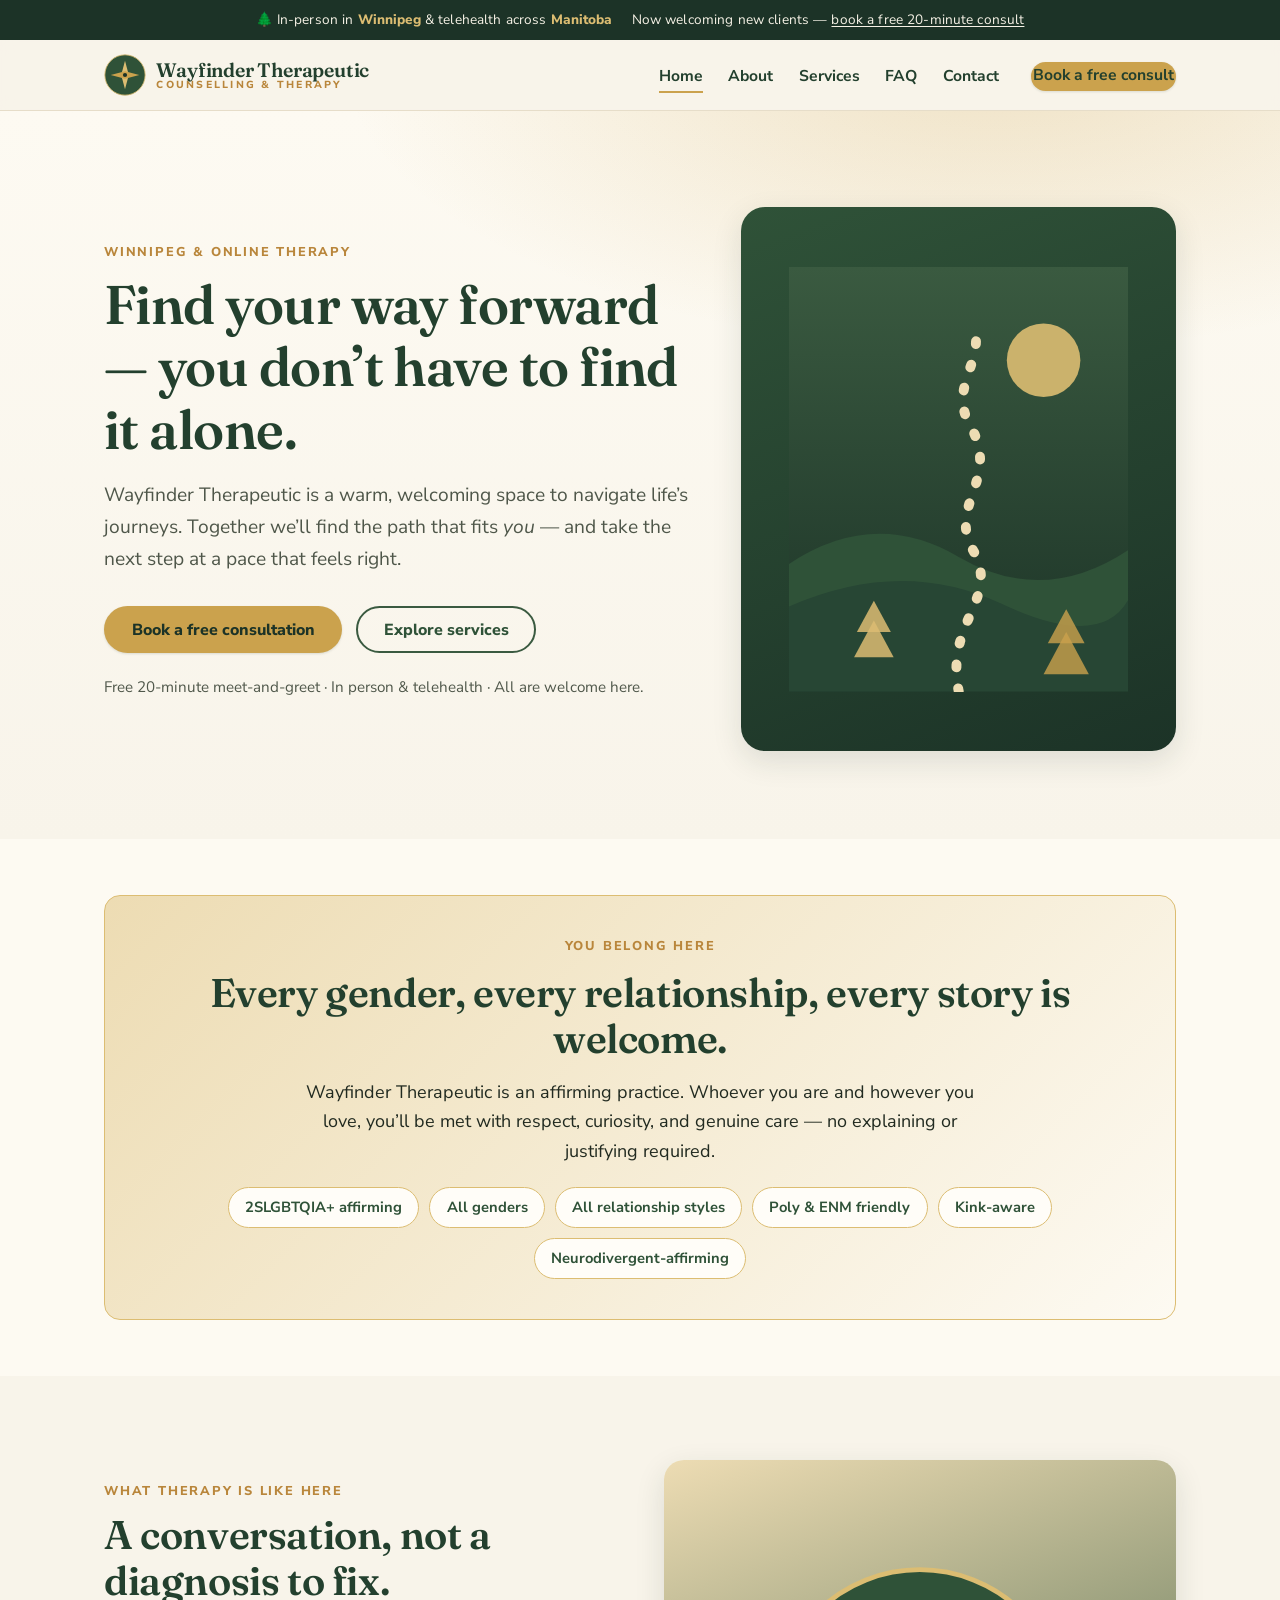
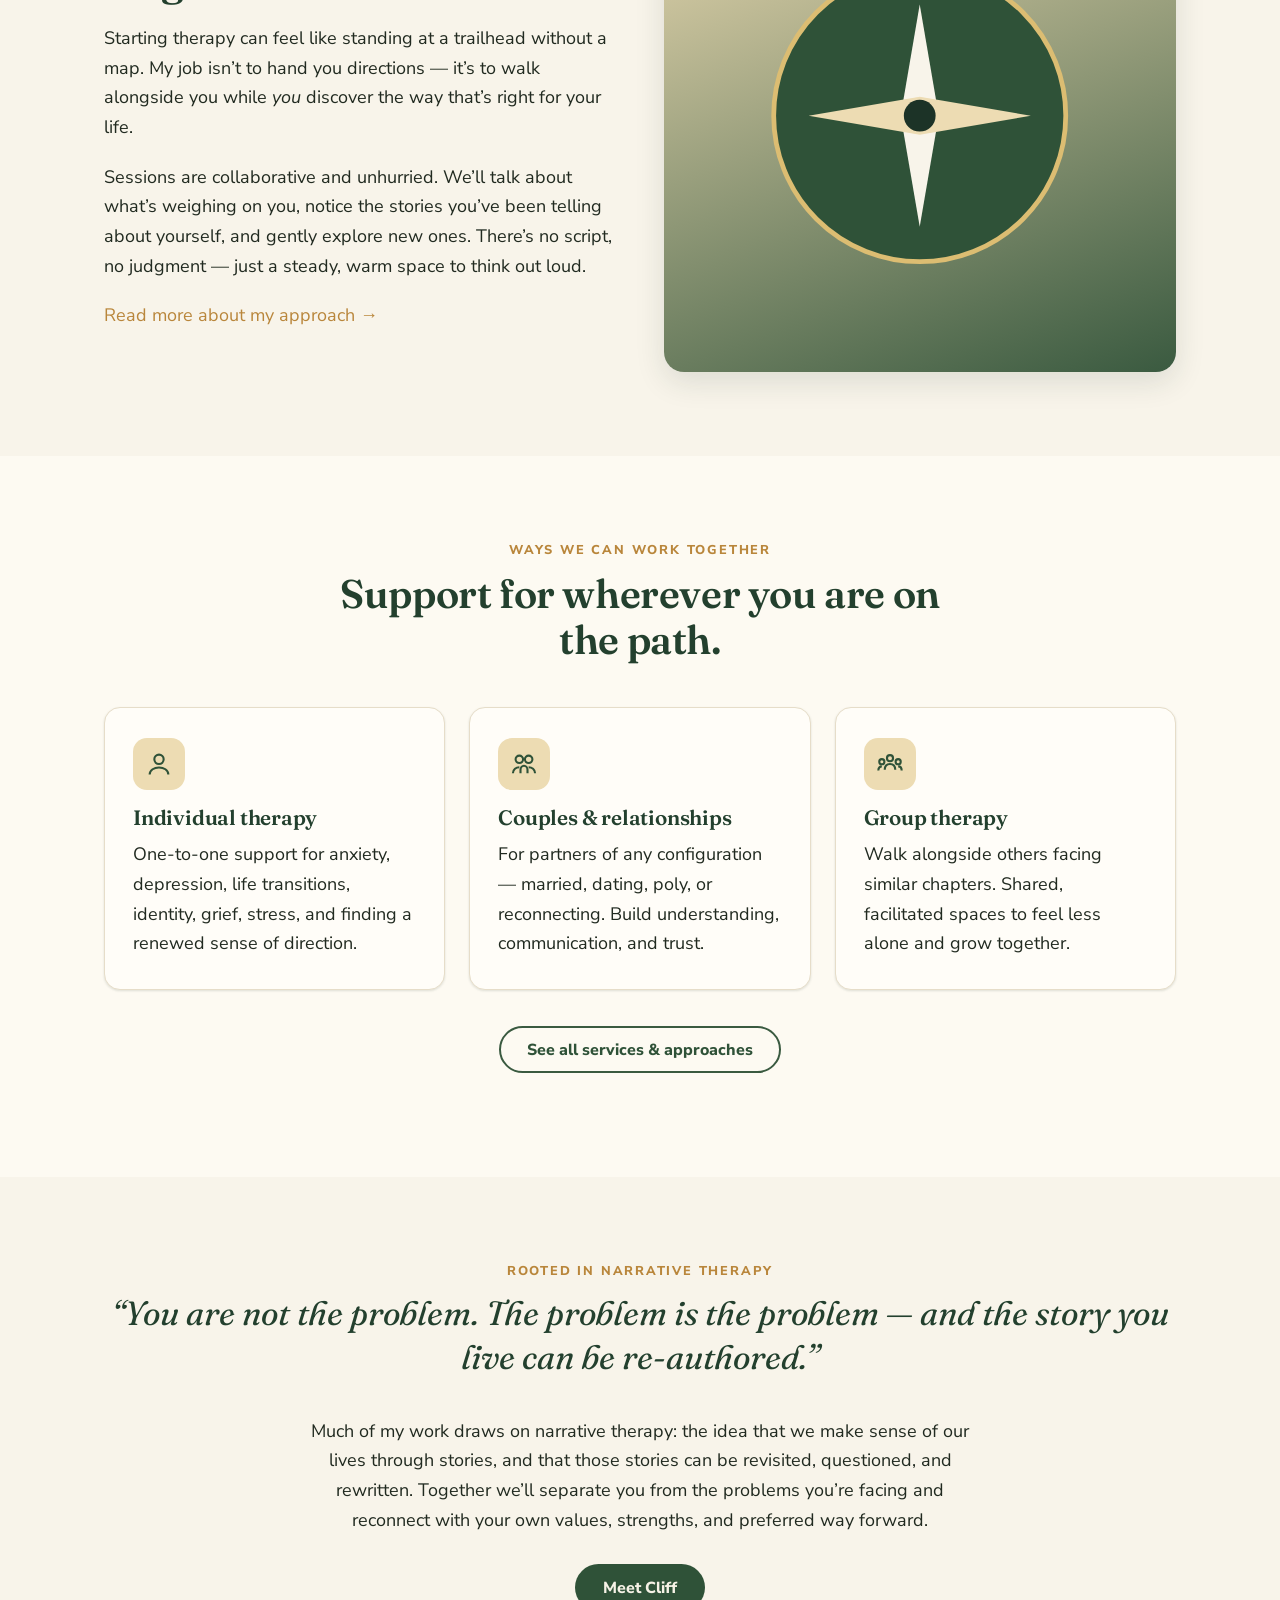
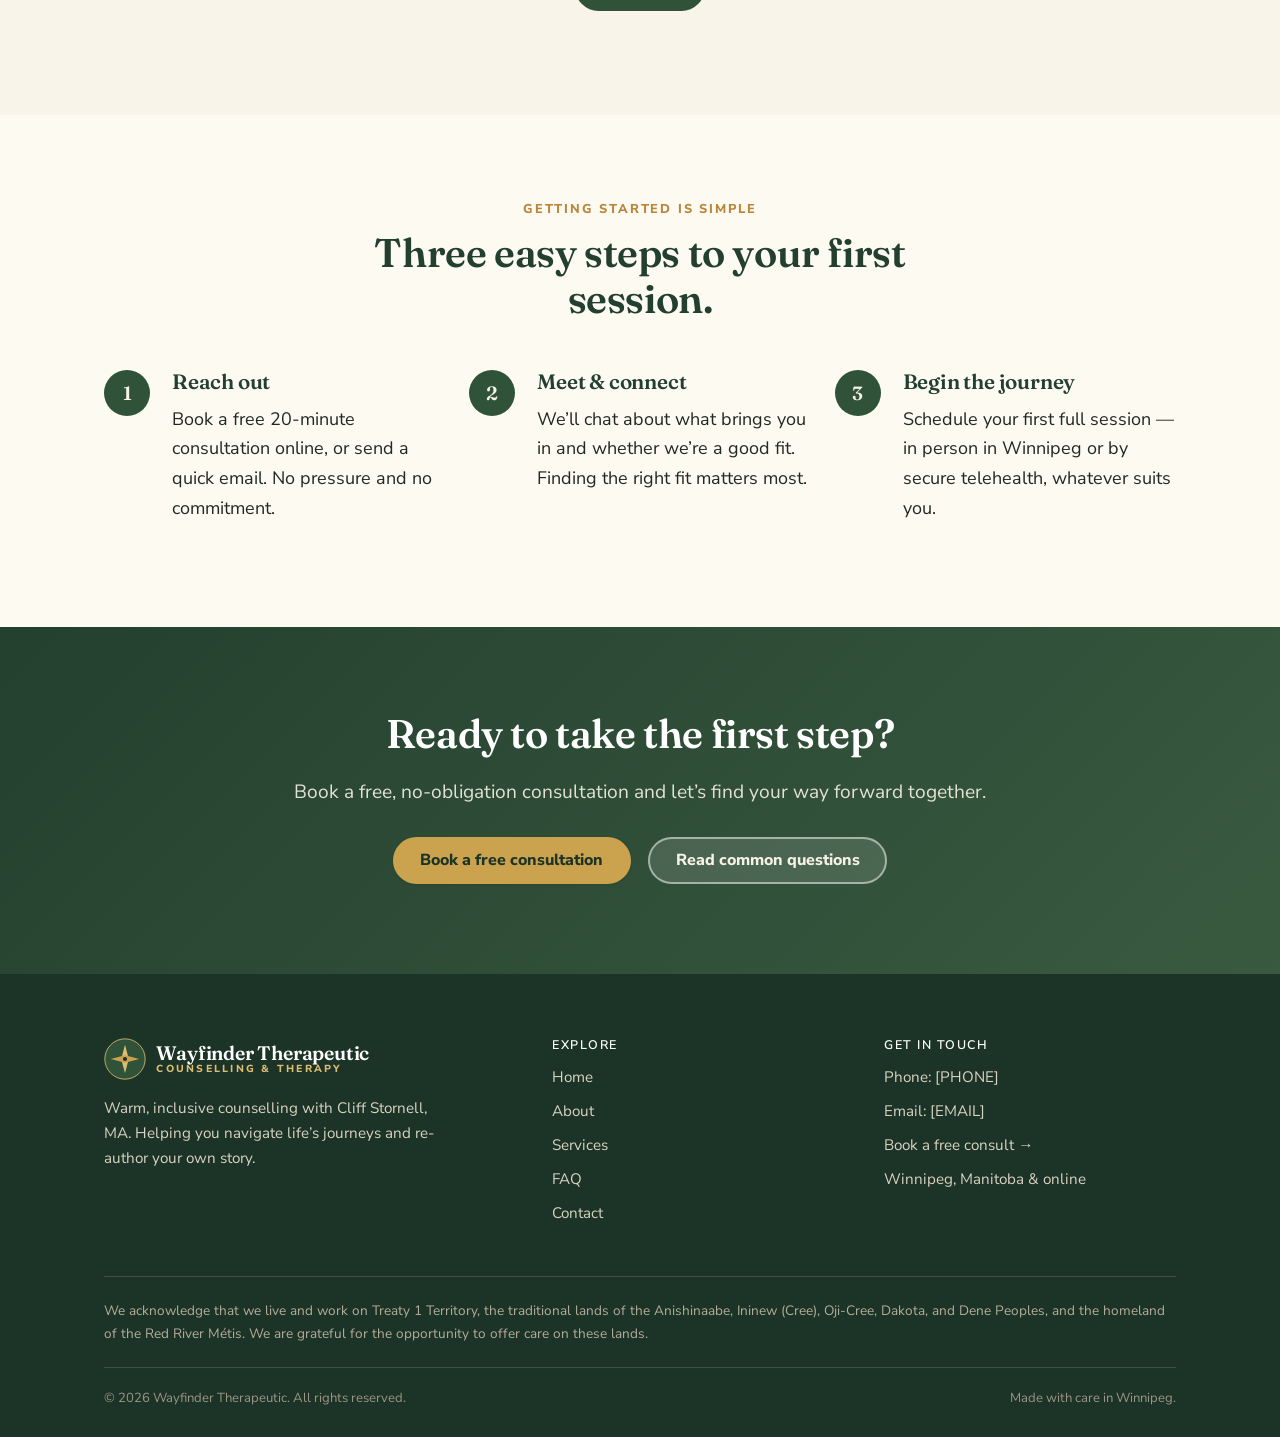
==== index.html @ 6de414c1 "Add Wayfinder Therapeutic website for Cliff Stornell Warm, inclusive static marketing site (HTML/CSS" ====
<!DOCTYPE html>
<html lang="en">
<head>
<meta charset="utf-8">
<meta name="viewport" content="width=device-width, initial-scale=1">
<title>Wayfinder Therapeutic | Counselling in Winnipeg & Online</title>
<meta name="description" content="Warm, inclusive counselling with Cliff Stornell, MA. Find your way forward with individual, couples, and group therapy — in person in Winnipeg or by telehealth. Book a free consultation.">
<link rel="preconnect" href="https://fonts.googleapis.com">
<link rel="preconnect" href="https://fonts.gstatic.com" crossorigin>
<link href="https://fonts.googleapis.com/css2?family=Fraunces:ital,opsz,wght@0,9..144,400;0,9..144,500;0,9..144,600;1,9..144,500&family=Nunito+Sans:wght@400;600;700;800&display=swap" rel="stylesheet">
<link rel="stylesheet" href="css/styles.css">
<link rel="icon" href="data:image/svg+xml,%3Csvg xmlns='http://www.w3.org/2000/svg' viewBox='0 0 100 100'%3E%3Ccircle cx='50' cy='50' r='48' fill='%232f5238'/%3E%3Cpath d='M50 18 58 50 50 82 42 50z' fill='%23dcbd72'/%3E%3Cpath d='M18 50 50 42 82 50 50 58z' fill='%23cba24d'/%3E%3C/svg%3E">
</head>
<body>

<!-- ===== Top bar ===== -->
<div class="topbar">
  <div class="container">
    <span>🌲 In-person in <strong>Winnipeg</strong> &amp; telehealth across <strong>Manitoba</strong></span>
    <span>Now welcoming new clients — <a href="contact.html">book a free 20-minute consult</a></span>
  </div>
</div>

<!-- ===== Header ===== -->
<header class="site-header">
  <div class="container nav">
    <a class="brand" href="index.html" aria-label="Wayfinder Therapeutic home">
      <svg class="logo" viewBox="0 0 100 100" aria-hidden="true" xmlns="http://www.w3.org/2000/svg">
        <circle cx="50" cy="50" r="48" fill="#2f5238"/>
        <circle cx="50" cy="50" r="48" fill="none" stroke="#dcbd72" stroke-width="2"/>
        <path d="M50 16 59 50 50 84 41 50z" fill="#dcbd72"/>
        <path d="M16 50 50 41 84 50 50 59z" fill="#cba24d"/>
        <circle cx="50" cy="50" r="5" fill="#1c3327"/>
      </svg>
      <span class="brand-text">
        <span class="brand-name">Wayfinder Therapeutic</span>
        <span class="brand-tag">Counselling &amp; Therapy</span>
      </span>
    </a>

    <nav aria-label="Primary">
      <button class="nav-toggle" aria-label="Toggle menu" aria-controls="nav-links" aria-expanded="false">
        <svg width="26" height="26" viewBox="0 0 24 24" fill="none" stroke="currentColor" stroke-width="2.2" stroke-linecap="round"><line x1="3" y1="6" x2="21" y2="6"/><line x1="3" y1="12" x2="21" y2="12"/><line x1="3" y1="18" x2="21" y2="18"/></svg>
      </button>
      <ul class="nav-links" id="nav-links">
        <li><a href="index.html">Home</a></li>
        <li><a href="about.html">About</a></li>
        <li><a href="services.html">Services</a></li>
        <li><a href="faq.html">FAQ</a></li>
        <li><a href="contact.html">Contact</a></li>
        <li class="nav-cta"><a class="btn btn-primary" href="contact.html">Book a free consult</a></li>
      </ul>
    </nav>
  </div>
</header>

<main>

<!-- ===== Hero ===== -->
<section class="hero">
  <div class="container hero-grid">
    <div>
      <p class="eyebrow">Winnipeg &amp; Online Therapy</p>
      <h1>Find your way forward — you don&rsquo;t have to find it alone.</h1>
      <p class="lead">Wayfinder Therapeutic is a warm, welcoming space to navigate life&rsquo;s journeys. Together we&rsquo;ll find the path that fits <em>you</em> — and take the next step at a pace that feels right.</p>
      <div class="hero-actions">
        <a class="btn btn-primary" href="contact.html">Book a free consultation</a>
        <a class="btn btn-outline" href="services.html">Explore services</a>
      </div>
      <p class="hero-note">Free 20-minute meet-and-greet · In person &amp; telehealth · All are welcome here.</p>
    </div>
    <div class="hero-art" aria-hidden="true">
      <!-- Trail / wayfinding motif -->
      <svg viewBox="0 0 240 300" xmlns="http://www.w3.org/2000/svg">
        <defs>
          <linearGradient id="sky" x1="0" y1="0" x2="0" y2="1">
            <stop offset="0" stop-color="#3a5a40"/>
            <stop offset="1" stop-color="#1c3327"/>
          </linearGradient>
        </defs>
        <rect width="240" height="300" fill="url(#sky)"/>
        <circle cx="180" cy="66" r="26" fill="#dcbd72" opacity=".9"/>
        <!-- distant hills -->
        <path d="M0 210 Q60 170 120 205 T240 200 V300 H0 Z" fill="#2f5238"/>
        <path d="M0 240 Q80 205 150 238 T240 235 V300 H0 Z" fill="#274634"/>
        <!-- winding trail -->
        <path d="M120 300 C110 250 150 235 130 200 C112 168 150 150 128 112 C112 84 140 66 130 40"
              fill="none" stroke="#eddcb3" stroke-width="7" stroke-linecap="round" stroke-dasharray="2 15"/>
        <!-- trees -->
        <g fill="#dcbd72">
          <path d="M60 250 l14 26 h-28 z" opacity=".85"/>
          <path d="M60 236 l12 22 h-24 z" opacity=".85"/>
        </g>
        <g fill="#cba24d">
          <path d="M196 258 l16 30 h-32 z" opacity=".8"/>
          <path d="M196 242 l13 24 h-26 z" opacity=".8"/>
        </g>
      </svg>
    </div>
  </div>
</section>

<!-- ===== Visibility / inclusive statement ===== -->
<section class="section-sm bg-soft">
  <div class="container">
    <div class="visibility">
      <p class="eyebrow mb-0">You belong here</p>
      <h2 style="margin:.3em 0 .4em;">Every gender, every relationship, every story is welcome.</h2>
      <p class="measure mx-auto" style="margin-bottom:0;">Wayfinder Therapeutic is an affirming practice. Whoever you are and however you love, you&rsquo;ll be met with respect, curiosity, and genuine care — no explaining or justifying required.</p>
      <div class="badges">
        <span class="badge">2SLGBTQIA+ affirming</span>
        <span class="badge">All genders</span>
        <span class="badge">All relationship styles</span>
        <span class="badge">Poly &amp; ENM friendly</span>
        <span class="badge">Kink-aware</span>
        <span class="badge">Neurodivergent-affirming</span>
      </div>
    </div>
  </div>
</section>

<!-- ===== What therapy is like ===== -->
<section class="bg-cream">
  <div class="container split">
    <div>
      <p class="eyebrow">What therapy is like here</p>
      <h2>A conversation, not a diagnosis to fix.</h2>
      <p>Starting therapy can feel like standing at a trailhead without a map. My job isn&rsquo;t to hand you directions — it&rsquo;s to walk alongside you while <em>you</em> discover the way that&rsquo;s right for your life.</p>
      <p>Sessions are collaborative and unhurried. We&rsquo;ll talk about what&rsquo;s weighing on you, notice the stories you&rsquo;ve been telling about yourself, and gently explore new ones. There&rsquo;s no script, no judgment — just a steady, warm space to think out loud.</p>
      <p><a href="about.html">Read more about my approach &rarr;</a></p>
    </div>
    <div class="split-art" aria-hidden="true">
      <svg viewBox="0 0 200 200" xmlns="http://www.w3.org/2000/svg">
        <circle cx="100" cy="100" r="92" fill="#2f5238"/>
        <path d="M100 30 L112 100 L100 170 L88 100 Z" fill="#f8f4ea"/>
        <path d="M30 100 L100 88 L170 100 L100 112 Z" fill="#eddcb3"/>
        <circle cx="100" cy="100" r="10" fill="#1c3327"/>
        <circle cx="100" cy="100" r="92" fill="none" stroke="#dcbd72" stroke-width="3"/>
      </svg>
    </div>
  </div>
</section>

<!-- ===== Services preview ===== -->
<section class="bg-soft">
  <div class="container">
    <div class="section-head center" style="margin-bottom:44px;">
      <p class="eyebrow">Ways we can work together</p>
      <h2>Support for wherever you are on the path.</h2>
    </div>
    <div class="grid grid-3">
      <div class="card">
        <div class="card-icon" aria-hidden="true">
          <svg viewBox="0 0 24 24" fill="none" stroke="currentColor" stroke-width="1.8"><circle cx="12" cy="8" r="4"/><path d="M4 21c0-4 4-6 8-6s8 2 8 6"/></svg>
        </div>
        <h3>Individual therapy</h3>
        <p>One-to-one support for anxiety, depression, life transitions, identity, grief, stress, and finding a renewed sense of direction.</p>
      </div>
      <div class="card">
        <div class="card-icon" aria-hidden="true">
          <svg viewBox="0 0 24 24" fill="none" stroke="currentColor" stroke-width="1.8"><circle cx="8" cy="8" r="3.2"/><circle cx="16" cy="8" r="3.2"/><path d="M2.5 20c0-3.4 2.8-5.2 5.5-5.2M21.5 20c0-3.4-2.8-5.2-5.5-5.2"/><path d="M12 13.5c1.6 0 3 1.6 3 3.5v3M12 13.5c-1.6 0-3 1.6-3 3.5v3"/></svg>
        </div>
        <h3>Couples &amp; relationships</h3>
        <p>For partners of any configuration — married, dating, poly, or reconnecting. Build understanding, communication, and trust.</p>
      </div>
      <div class="card">
        <div class="card-icon" aria-hidden="true">
          <svg viewBox="0 0 24 24" fill="none" stroke="currentColor" stroke-width="1.8"><circle cx="12" cy="7" r="2.6"/><circle cx="5" cy="10" r="2.2"/><circle cx="19" cy="10" r="2.2"/><path d="M12 12c2.8 0 4.5 2 4.5 5M12 12c-2.8 0-4.5 2-4.5 5M5 14c-1.8 0-3 1.4-3 3.5M19 14c1.8 0 3 1.4 3 3.5"/></svg>
        </div>
        <h3>Group therapy</h3>
        <p>Walk alongside others facing similar chapters. Shared, facilitated spaces to feel less alone and grow together.</p>
      </div>
    </div>
    <p class="center" style="margin-top:36px;"><a class="btn btn-outline" href="services.html">See all services &amp; approaches</a></p>
  </div>
</section>

<!-- ===== Approach / narrative ===== -->
<section class="bg-cream">
  <div class="container center">
    <div class="section-head center mx-auto">
      <p class="eyebrow">Rooted in narrative therapy</p>
    </div>
    <p class="pullquote measure mx-auto">&ldquo;You are not the problem. The problem is the problem — and the story you live can be re-authored.&rdquo;</p>
    <p class="measure mx-auto" style="margin-top:1.4em;">Much of my work draws on narrative therapy: the idea that we make sense of our lives through stories, and that those stories can be revisited, questioned, and rewritten. Together we&rsquo;ll separate you from the problems you&rsquo;re facing and reconnect with your own values, strengths, and preferred way forward.</p>
    <p style="margin-top:1.6em;"><a class="btn btn-solid" href="about.html">Meet Cliff</a></p>
  </div>
</section>

<!-- ===== Steps ===== -->
<section class="bg-soft">
  <div class="container">
    <div class="section-head center mx-auto" style="margin-bottom:48px;">
      <p class="eyebrow">Getting started is simple</p>
      <h2>Three easy steps to your first session.</h2>
    </div>
    <div class="grid grid-3 steps">
      <div class="step">
        <h3>Reach out</h3>
        <p>Book a free 20-minute consultation online, or send a quick email. No pressure and no commitment.</p>
      </div>
      <div class="step">
        <h3>Meet &amp; connect</h3>
        <p>We&rsquo;ll chat about what brings you in and whether we&rsquo;re a good fit. Finding the right fit matters most.</p>
      </div>
      <div class="step">
        <h3>Begin the journey</h3>
        <p>Schedule your first full session — in person in Winnipeg or by secure telehealth, whatever suits you.</p>
      </div>
    </div>
  </div>
</section>

<!-- ===== CTA band ===== -->
<section class="bg-band cta-band">
  <div class="container">
    <h2>Ready to take the first step?</h2>
    <p class="lead measure mx-auto" style="color:rgba(246,242,230,.9);">Book a free, no-obligation consultation and let&rsquo;s find your way forward together.</p>
    <div style="margin-top:1.2em;">
      <a class="btn btn-primary" href="contact.html">Book a free consultation</a>
      <a class="btn btn-ghost-light" href="faq.html">Read common questions</a>
    </div>
  </div>
</section>

</main>

<!-- ===== Footer ===== -->
<footer class="site-footer">
  <div class="container">
    <div class="footer-grid">
      <div>
        <a class="brand" href="index.html" style="margin-bottom:16px;">
          <svg class="logo" viewBox="0 0 100 100" aria-hidden="true"><circle cx="50" cy="50" r="48" fill="#2f5238"/><circle cx="50" cy="50" r="48" fill="none" stroke="#dcbd72" stroke-width="2"/><path d="M50 16 59 50 50 84 41 50z" fill="#dcbd72"/><path d="M16 50 50 41 84 50 50 59z" fill="#cba24d"/><circle cx="50" cy="50" r="5" fill="#1c3327"/></svg>
          <span class="brand-text"><span class="brand-name">Wayfinder Therapeutic</span><span class="brand-tag">Counselling &amp; Therapy</span></span>
        </a>
        <p style="max-width:38ch;">Warm, inclusive counselling with Cliff Stornell, MA. Helping you navigate life&rsquo;s journeys and re-author your own story.</p>
      </div>
      <div>
        <h4>Explore</h4>
        <ul class="footer-links">
          <li><a href="index.html">Home</a></li>
          <li><a href="about.html">About</a></li>
          <li><a href="services.html">Services</a></li>
          <li><a href="faq.html">FAQ</a></li>
          <li><a href="contact.html">Contact</a></li>
        </ul>
      </div>
      <div>
        <h4>Get in touch</h4>
        <ul class="footer-links">
          <li>Phone: <a href="tel:+10000000000">[PHONE]</a></li>
          <li>Email: <a href="mailto:hello@example.com">[EMAIL]</a></li>
          <li><a href="contact.html">Book a free consult &rarr;</a></li>
          <li>Winnipeg, Manitoba &amp; online</li>
        </ul>
      </div>
    </div>
    <p class="footer-ack">We acknowledge that we live and work on Treaty 1 Territory, the traditional lands of the Anishinaabe, Ininew (Cree), Oji-Cree, Dakota, and Dene Peoples, and the homeland of the Red River Métis. We are grateful for the opportunity to offer care on these lands.</p>
    <div class="footer-bottom">
      <span>&copy; 2026 Wayfinder Therapeutic. All rights reserved.</span>
      <span>Made with care in Winnipeg.</span>
    </div>
  </div>
</footer>

<script src="js/main.js"></script>
</body>
</html>
---- css/styles.css ----
/* ============================================================
   Wayfinder Therapeutic — shared styles
   Palette: Forest & Gold (deep forest green + warm gold/sand)
   ============================================================ */

:root {
  /* Brand colors */
  --forest-900: #1c3327;
  --forest-800: #23402e;
  --forest-700: #2f5238;
  --forest-600: #3a5a40;
  --forest-500: #4a6d51;
  --gold-600:   #b9863b;
  --gold-500:   #cba24d;
  --gold-400:   #dcbd72;
  --gold-200:   #eddcb3;

  /* Neutrals / surfaces */
  --cream:      #f8f4ea;
  --cream-soft: #fdfaf2;
  --card:       #fffdf8;
  --line:       #e6ddc9;

  /* Text */
  --ink:        #212a20;
  --ink-soft:   #4f574a;
  --ink-invert: #f6f2e6;

  /* Effects */
  --shadow-sm: 0 1px 3px rgba(28, 51, 39, .08), 0 1px 2px rgba(28, 51, 39, .06);
  --shadow-md: 0 10px 30px rgba(28, 51, 39, .12);
  --radius:    16px;
  --radius-sm: 10px;
  --maxw:      1120px;

  --font-serif: "Fraunces", Georgia, "Times New Roman", serif;
  --font-sans:  "Nunito Sans", -apple-system, BlinkMacSystemFont, "Segoe UI", Roboto, Helvetica, Arial, sans-serif;
}

/* ---------- Base ---------- */
* { box-sizing: border-box; }

html { scroll-behavior: smooth; }

body {
  margin: 0;
  font-family: var(--font-sans);
  color: var(--ink);
  background: var(--cream);
  line-height: 1.65;
  font-size: 18px;
  -webkit-font-smoothing: antialiased;
}

h1, h2, h3, h4 {
  font-family: var(--font-serif);
  font-weight: 600;
  color: var(--forest-800);
  line-height: 1.15;
  margin: 0 0 .5em;
  letter-spacing: -0.01em;
}

h1 { font-size: clamp(2.1rem, 5vw, 3.4rem); }
h2 { font-size: clamp(1.7rem, 3.6vw, 2.5rem); }
h3 { font-size: 1.3rem; }

p { margin: 0 0 1.1em; }

a { color: var(--gold-600); text-decoration: none; }
a:hover { text-decoration: underline; }

img { max-width: 100%; display: block; }

.container {
  width: 100%;
  max-width: var(--maxw);
  margin: 0 auto;
  padding: 0 24px;
}

.eyebrow {
  font-family: var(--font-sans);
  text-transform: uppercase;
  letter-spacing: .14em;
  font-size: .8rem;
  font-weight: 800;
  color: var(--gold-600);
  margin: 0 0 .8em;
}

.lead { font-size: 1.2rem; color: var(--ink-soft); }

.center { text-align: center; }
.measure { max-width: 62ch; }
.measure-narrow { max-width: 48ch; }
.mx-auto { margin-left: auto; margin-right: auto; }

/* ---------- Buttons ---------- */
.btn {
  display: inline-flex;
  align-items: center;
  gap: .5em;
  font-family: var(--font-sans);
  font-weight: 800;
  font-size: 1rem;
  padding: .85em 1.6em;
  border-radius: 999px;
  border: 2px solid transparent;
  cursor: pointer;
  transition: transform .15s ease, background .2s ease, color .2s ease, box-shadow .2s ease;
  text-decoration: none;
  line-height: 1;
}
.btn:hover { text-decoration: none; transform: translateY(-2px); }

.btn-primary {
  background: var(--gold-500);
  color: var(--forest-900);
  box-shadow: var(--shadow-sm);
}
.btn-primary:hover { background: var(--gold-400); }

.btn-solid {
  background: var(--forest-700);
  color: var(--ink-invert);
}
.btn-solid:hover { background: var(--forest-600); }

.btn-outline {
  background: transparent;
  color: var(--forest-700);
  border-color: var(--forest-600);
}
.btn-outline:hover { background: var(--forest-700); color: var(--ink-invert); }

.btn-ghost-light {
  background: rgba(255,255,255,.12);
  color: var(--ink-invert);
  border-color: rgba(255,255,255,.5);
}
.btn-ghost-light:hover { background: rgba(255,255,255,.22); }

/* ---------- Top bar ---------- */
.topbar {
  background: var(--forest-900);
  color: var(--ink-invert);
  font-size: .85rem;
  letter-spacing: .01em;
}
.topbar .container {
  display: flex;
  flex-wrap: wrap;
  gap: .4em 1.4em;
  align-items: center;
  justify-content: center;
  padding-top: 9px;
  padding-bottom: 9px;
  text-align: center;
}
.topbar strong { color: var(--gold-400); font-weight: 800; }
.topbar a { color: var(--ink-invert); text-decoration: underline; text-underline-offset: 2px; }

/* ---------- Header / Nav ---------- */
.site-header {
  position: sticky;
  top: 0;
  z-index: 50;
  background: rgba(248, 244, 234, .92);
  backdrop-filter: blur(8px);
  border-bottom: 1px solid var(--line);
}
.nav {
  display: flex;
  align-items: center;
  justify-content: space-between;
  gap: 1rem;
  padding-top: 14px;
  padding-bottom: 14px;
}
.brand {
  display: flex;
  align-items: center;
  gap: .65rem;
  text-decoration: none;
  color: var(--forest-800);
}
.brand:hover { text-decoration: none; }
.brand .logo { width: 42px; height: 42px; flex: none; }
.brand-text { display: flex; flex-direction: column; line-height: 1.05; }
.brand-name {
  font-family: var(--font-serif);
  font-weight: 600;
  font-size: 1.22rem;
  color: var(--forest-800);
  letter-spacing: -0.01em;
}
.brand-tag {
  font-size: .64rem;
  text-transform: uppercase;
  letter-spacing: .22em;
  color: var(--gold-600);
  font-weight: 800;
}

.nav-links {
  display: flex;
  align-items: center;
  gap: 1.6rem;
  list-style: none;
  margin: 0;
  padding: 0;
}
.nav-links a {
  color: var(--forest-800);
  font-weight: 700;
  font-size: .98rem;
  text-decoration: none;
  padding: .3em 0;
  border-bottom: 2px solid transparent;
}
.nav-links a:hover { border-bottom-color: var(--gold-500); text-decoration: none; }
.nav-links a.active { border-bottom-color: var(--gold-500); }

.nav-cta { margin-left: .4rem; }

.nav-toggle {
  display: none;
  background: none;
  border: 0;
  cursor: pointer;
  padding: 8px;
  color: var(--forest-800);
}
.nav-toggle svg { display: block; }

/* ---------- Sections ---------- */
section { padding: 84px 0; }
.section-sm { padding: 56px 0; }
.bg-cream { background: var(--cream); }
.bg-soft  { background: var(--cream-soft); }
.bg-forest{ background: var(--forest-800); color: var(--ink-invert); }
.bg-forest h1, .bg-forest h2, .bg-forest h3 { color: #fff; }
.bg-band  { background: linear-gradient(135deg, var(--forest-800), var(--forest-600)); color: var(--ink-invert); }
.bg-band h2 { color: #fff; }

.section-head { max-width: 60ch; }
.section-head.center { margin-left: auto; margin-right: auto; }

/* ---------- Hero ---------- */
.hero {
  position: relative;
  padding: 96px 0 88px;
  background:
    radial-gradient(1100px 500px at 78% -8%, rgba(203,162,77,.28), transparent 60%),
    linear-gradient(180deg, var(--cream-soft), var(--cream));
  overflow: hidden;
}
.hero-grid {
  display: grid;
  grid-template-columns: 1.15fr .85fr;
  gap: 48px;
  align-items: center;
}
.hero h1 { margin-bottom: .35em; }
.hero .lead { margin-bottom: 1.6em; }
.hero-actions { display: flex; flex-wrap: wrap; gap: 14px; }
.hero-note { margin-top: 1.4em; font-size: .95rem; color: var(--ink-soft); }

.hero-art {
  position: relative;
  aspect-ratio: 4 / 5;
  border-radius: 24px;
  background: linear-gradient(160deg, var(--forest-700), var(--forest-900));
  box-shadow: var(--shadow-md);
  display: grid;
  place-items: center;
  overflow: hidden;
}
.hero-art svg { width: 78%; height: auto; }

/* ---------- Cards / grids ---------- */
.grid { display: grid; gap: 24px; }
.grid-3 { grid-template-columns: repeat(3, 1fr); }
.grid-2 { grid-template-columns: repeat(2, 1fr); }

.card {
  background: var(--card);
  border: 1px solid var(--line);
  border-radius: var(--radius);
  padding: 30px 28px;
  box-shadow: var(--shadow-sm);
}
.card h3 { margin-top: .2em; }
.card p:last-child { margin-bottom: 0; }

.card-icon {
  width: 52px; height: 52px;
  border-radius: 14px;
  background: var(--gold-200);
  color: var(--forest-700);
  display: grid; place-items: center;
  margin-bottom: 16px;
}
.card-icon svg { width: 28px; height: 28px; }

/* Feature list with checkmarks */
.check-list { list-style: none; margin: 0; padding: 0; }
.check-list li {
  position: relative;
  padding-left: 2em;
  margin-bottom: .8em;
}
.check-list li::before {
  content: "";
  position: absolute;
  left: 0; top: .35em;
  width: 20px; height: 20px;
  background: var(--gold-500);
  border-radius: 50%;
  box-shadow: inset 0 0 0 2px var(--gold-500);
}
.check-list li::after {
  content: "";
  position: absolute;
  left: 6px; top: .58em;
  width: 8px; height: 4px;
  border-left: 2px solid var(--forest-900);
  border-bottom: 2px solid var(--forest-900);
  transform: rotate(-45deg);
}

/* Inclusive / visibility statement */
.visibility {
  background: linear-gradient(135deg, var(--gold-200), var(--cream-soft));
  border: 1px solid var(--gold-400);
  border-radius: var(--radius);
  padding: 40px;
  text-align: center;
}
.badges {
  display: flex;
  flex-wrap: wrap;
  gap: 10px;
  justify-content: center;
  margin-top: 20px;
}
.badge {
  background: var(--card);
  border: 1px solid var(--gold-400);
  color: var(--forest-700);
  border-radius: 999px;
  padding: .5em 1.1em;
  font-weight: 700;
  font-size: .92rem;
}

/* Steps */
.steps { counter-reset: step; }
.step { position: relative; padding-left: 68px; }
.step::before {
  counter-increment: step;
  content: counter(step);
  position: absolute;
  left: 0; top: 0;
  width: 46px; height: 46px;
  border-radius: 50%;
  background: var(--forest-700);
  color: var(--ink-invert);
  font-family: var(--font-serif);
  font-weight: 600;
  display: grid; place-items: center;
  font-size: 1.2rem;
}

/* Split two-column content */
.split {
  display: grid;
  grid-template-columns: 1fr 1fr;
  gap: 48px;
  align-items: center;
}
.split-art {
  aspect-ratio: 1/1;
  border-radius: 20px;
  background: linear-gradient(160deg, var(--gold-200), var(--forest-600));
  box-shadow: var(--shadow-md);
  display: grid; place-items: center;
  overflow: hidden;
}
.split-art svg { width: 62%; height: auto; }

/* Stat / pull quote */
.pullquote {
  font-family: var(--font-serif);
  font-size: clamp(1.5rem, 3vw, 2.1rem);
  color: var(--forest-800);
  line-height: 1.3;
  font-style: italic;
}

/* ---------- FAQ accordion ---------- */
.faq-list { max-width: 780px; margin: 0 auto; }
.faq-item {
  background: var(--card);
  border: 1px solid var(--line);
  border-radius: var(--radius-sm);
  margin-bottom: 14px;
  overflow: hidden;
}
.faq-q {
  width: 100%;
  text-align: left;
  background: none;
  border: 0;
  cursor: pointer;
  font-family: var(--font-serif);
  font-size: 1.15rem;
  font-weight: 600;
  color: var(--forest-800);
  padding: 20px 56px 20px 24px;
  position: relative;
}
.faq-q::after {
  content: "+";
  position: absolute;
  right: 22px; top: 50%;
  transform: translateY(-50%);
  font-family: var(--font-sans);
  font-size: 1.6rem;
  color: var(--gold-600);
  transition: transform .2s ease;
  line-height: 1;
}
.faq-item.open .faq-q::after { transform: translateY(-50%) rotate(45deg); }
.faq-a {
  max-height: 0;
  overflow: hidden;
  transition: max-height .3s ease;
}
.faq-a-inner { padding: 0 24px 22px; color: var(--ink-soft); }
.faq-a p:last-child { margin-bottom: 0; }

/* ---------- Contact ---------- */
.contact-grid {
  display: grid;
  grid-template-columns: 1fr 1fr;
  gap: 40px;
}
.contact-methods { list-style: none; margin: 0 0 24px; padding: 0; }
.contact-methods li {
  display: flex;
  gap: 16px;
  align-items: flex-start;
  padding: 16px 0;
  border-bottom: 1px solid var(--line);
}
.contact-methods li:last-child { border-bottom: 0; }
.contact-methods .ci {
  flex: none;
  width: 44px; height: 44px;
  border-radius: 12px;
  background: var(--gold-200);
  color: var(--forest-700);
  display: grid; place-items: center;
}
.contact-methods .ci svg { width: 22px; height: 22px; }
.contact-methods .cl { font-weight: 800; color: var(--forest-800); display: block; }

.placeholder {
  background: var(--gold-200);
  border-radius: 4px;
  padding: 0 .35em;
  font-weight: 700;
  color: var(--gold-600);
}

.form-panel {
  background: var(--card);
  border: 1px solid var(--line);
  border-radius: var(--radius);
  padding: 32px;
  box-shadow: var(--shadow-sm);
}
.field { margin-bottom: 18px; }
.field label { display: block; font-weight: 700; margin-bottom: 6px; font-size: .95rem; }
.field input, .field textarea {
  width: 100%;
  font-family: inherit;
  font-size: 1rem;
  padding: 12px 14px;
  border: 1px solid var(--line);
  border-radius: 10px;
  background: var(--cream-soft);
  color: var(--ink);
}
.field input:focus, .field textarea:focus {
  outline: 2px solid var(--gold-500);
  outline-offset: 1px;
  border-color: var(--gold-500);
}
.field textarea { min-height: 130px; resize: vertical; }

/* ---------- CTA band ---------- */
.cta-band { text-align: center; }
.cta-band .btn { margin: 6px; }

/* ---------- Page hero (interior) ---------- */
.page-hero {
  background:
    radial-gradient(900px 420px at 85% -20%, rgba(203,162,77,.25), transparent 60%),
    linear-gradient(180deg, var(--cream-soft), var(--cream));
  padding: 72px 0 56px;
  border-bottom: 1px solid var(--line);
}
.page-hero .lead { max-width: 58ch; }

/* ---------- Footer ---------- */
.site-footer {
  background: var(--forest-900);
  color: #d9d3c2;
  padding: 64px 0 28px;
  font-size: .95rem;
}
.footer-grid {
  display: grid;
  grid-template-columns: 1.4fr 1fr 1fr;
  gap: 40px;
  margin-bottom: 40px;
}
.site-footer h4 {
  color: #fff;
  font-family: var(--font-sans);
  text-transform: uppercase;
  letter-spacing: .12em;
  font-size: .78rem;
  margin-bottom: 1em;
}
.site-footer a { color: var(--gold-400); }
.site-footer .brand-name { color: #fff; }
.site-footer .brand-tag { color: var(--gold-400); }
.footer-links { list-style: none; margin: 0; padding: 0; }
.footer-links li { margin-bottom: .6em; }
.footer-links a { color: #d9d3c2; }
.footer-links a:hover { color: #fff; }
.footer-ack {
  border-top: 1px solid rgba(255,255,255,.14);
  padding-top: 22px;
  font-size: .85rem;
  color: #b4ad9b;
  line-height: 1.7;
}
.footer-bottom {
  display: flex;
  flex-wrap: wrap;
  gap: 8px 20px;
  justify-content: space-between;
  border-top: 1px solid rgba(255,255,255,.14);
  padding-top: 20px;
  margin-top: 22px;
  font-size: .82rem;
  color: #9c9585;
}

/* ---------- Utilities ---------- */
.mt-0 { margin-top: 0; }
.mb-0 { margin-bottom: 0; }
.stack > * + * { margin-top: 1rem; }

/* ---------- Responsive ---------- */
@media (max-width: 900px) {
  body { font-size: 17px; }
  section { padding: 64px 0; }
  .hero { padding: 64px 0 56px; }
  .hero-grid { grid-template-columns: 1fr; gap: 36px; }
  .hero-art { max-width: 360px; margin: 0 auto; width: 100%; }
  .split { grid-template-columns: 1fr; gap: 32px; }
  .split-art { max-width: 380px; margin: 0 auto; width: 100%; }
  .grid-3 { grid-template-columns: 1fr; }
  .grid-2 { grid-template-columns: 1fr; }
  .contact-grid { grid-template-columns: 1fr; gap: 32px; }
  .footer-grid { grid-template-columns: 1fr; gap: 28px; }

  .nav-toggle { display: inline-flex; }
  .nav-links {
    position: absolute;
    top: 100%;
    left: 0; right: 0;
    flex-direction: column;
    align-items: stretch;
    gap: 0;
    background: var(--cream-soft);
    border-bottom: 1px solid var(--line);
    box-shadow: var(--shadow-md);
    padding: 8px 24px 20px;
    display: none;
  }
  .nav-links.open { display: flex; }
  .nav-links a { padding: 12px 0; border-bottom: 1px solid var(--line); }
  .nav-links a:hover { border-bottom-color: var(--line); }
  .nav-links .nav-cta { margin: 14px 0 0; }
  .nav-links .nav-cta .btn { width: 100%; justify-content: center; }
}

@media (prefers-reduced-motion: reduce) {
  * { scroll-behavior: auto; }
  .btn:hover { transform: none; }
}
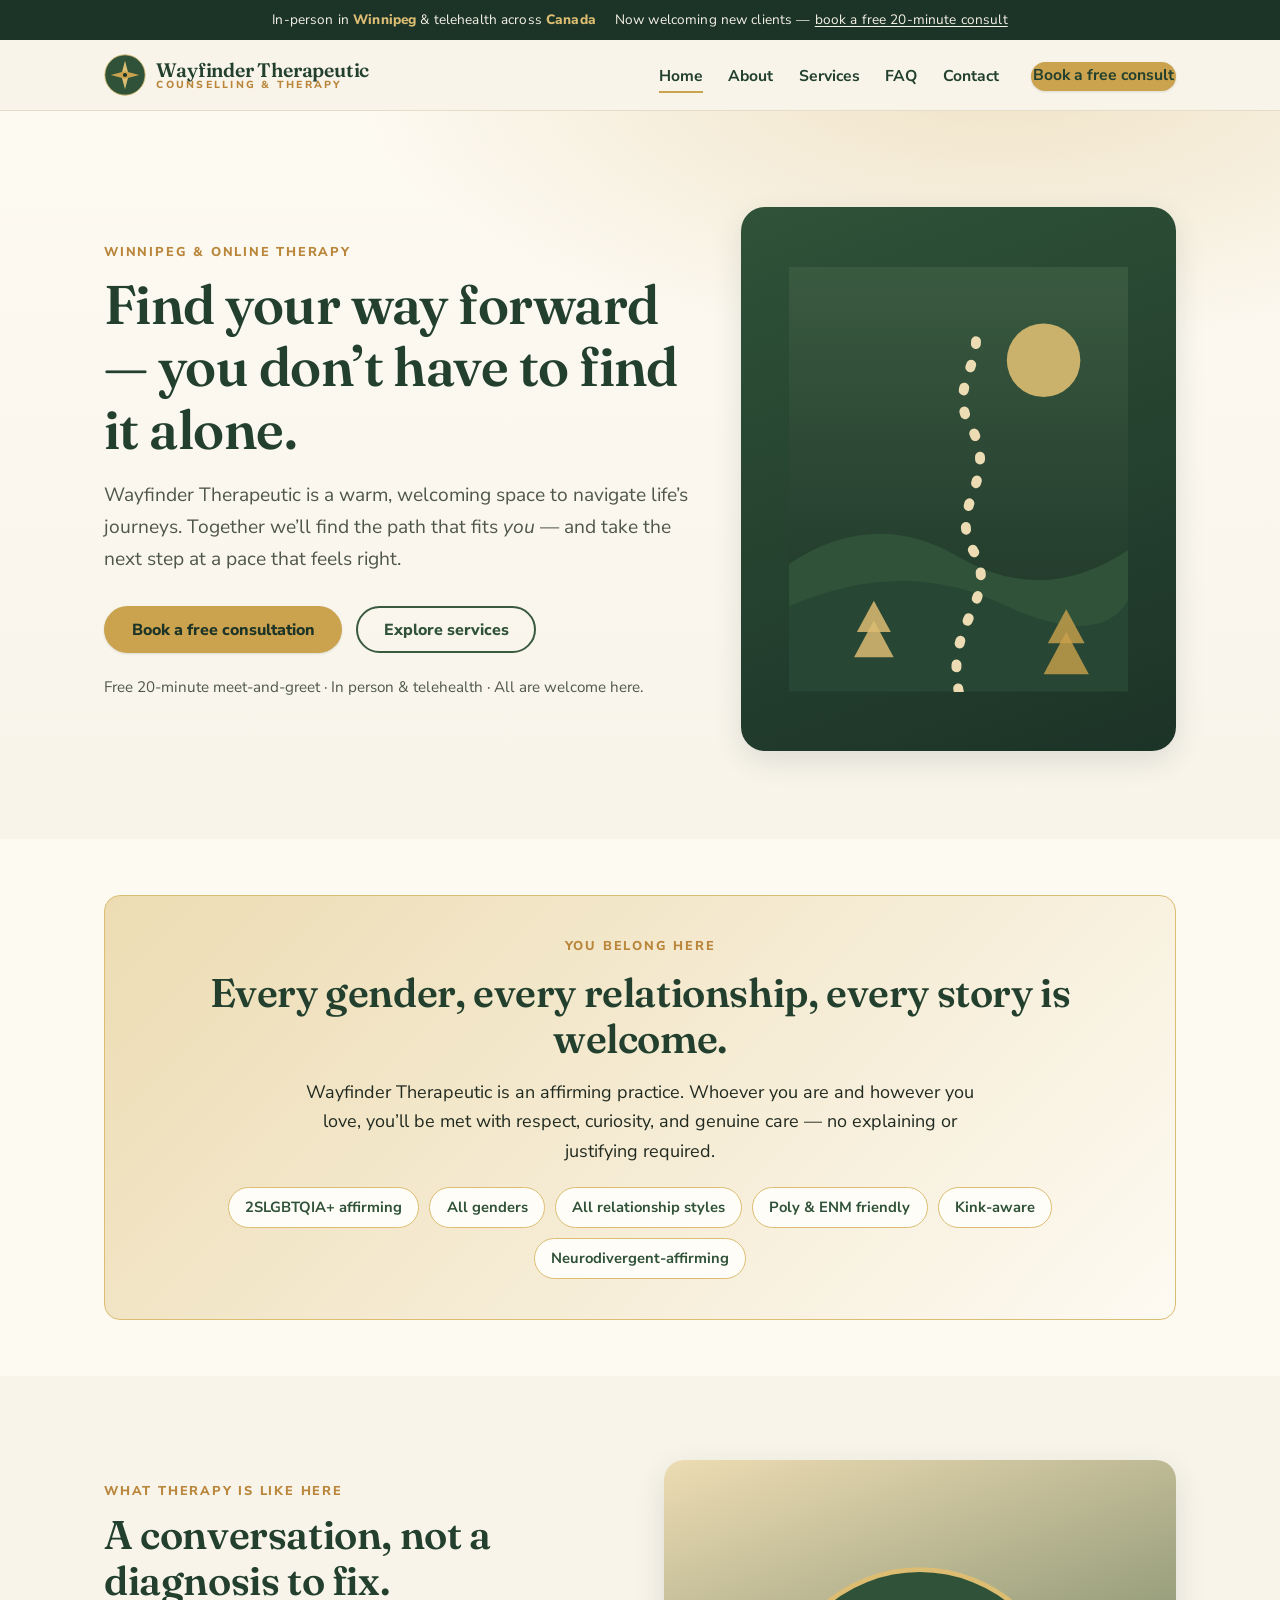
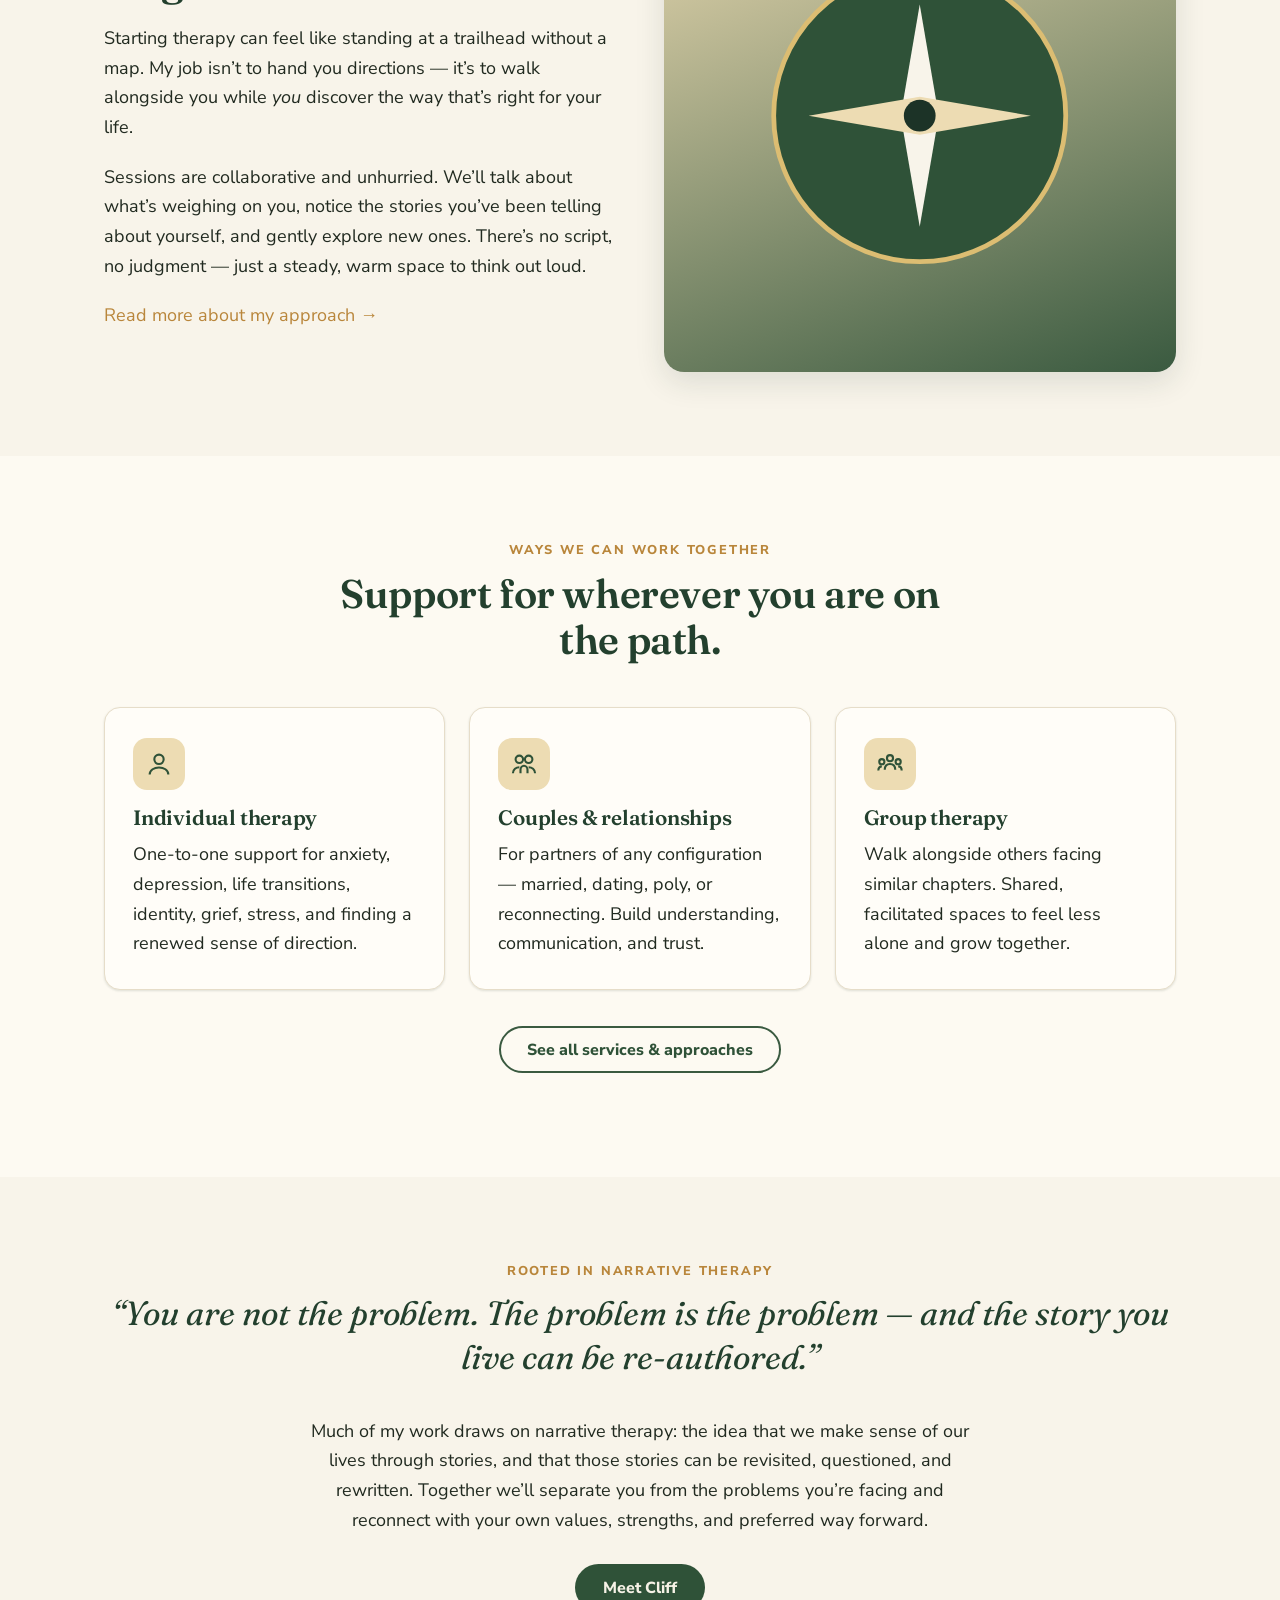
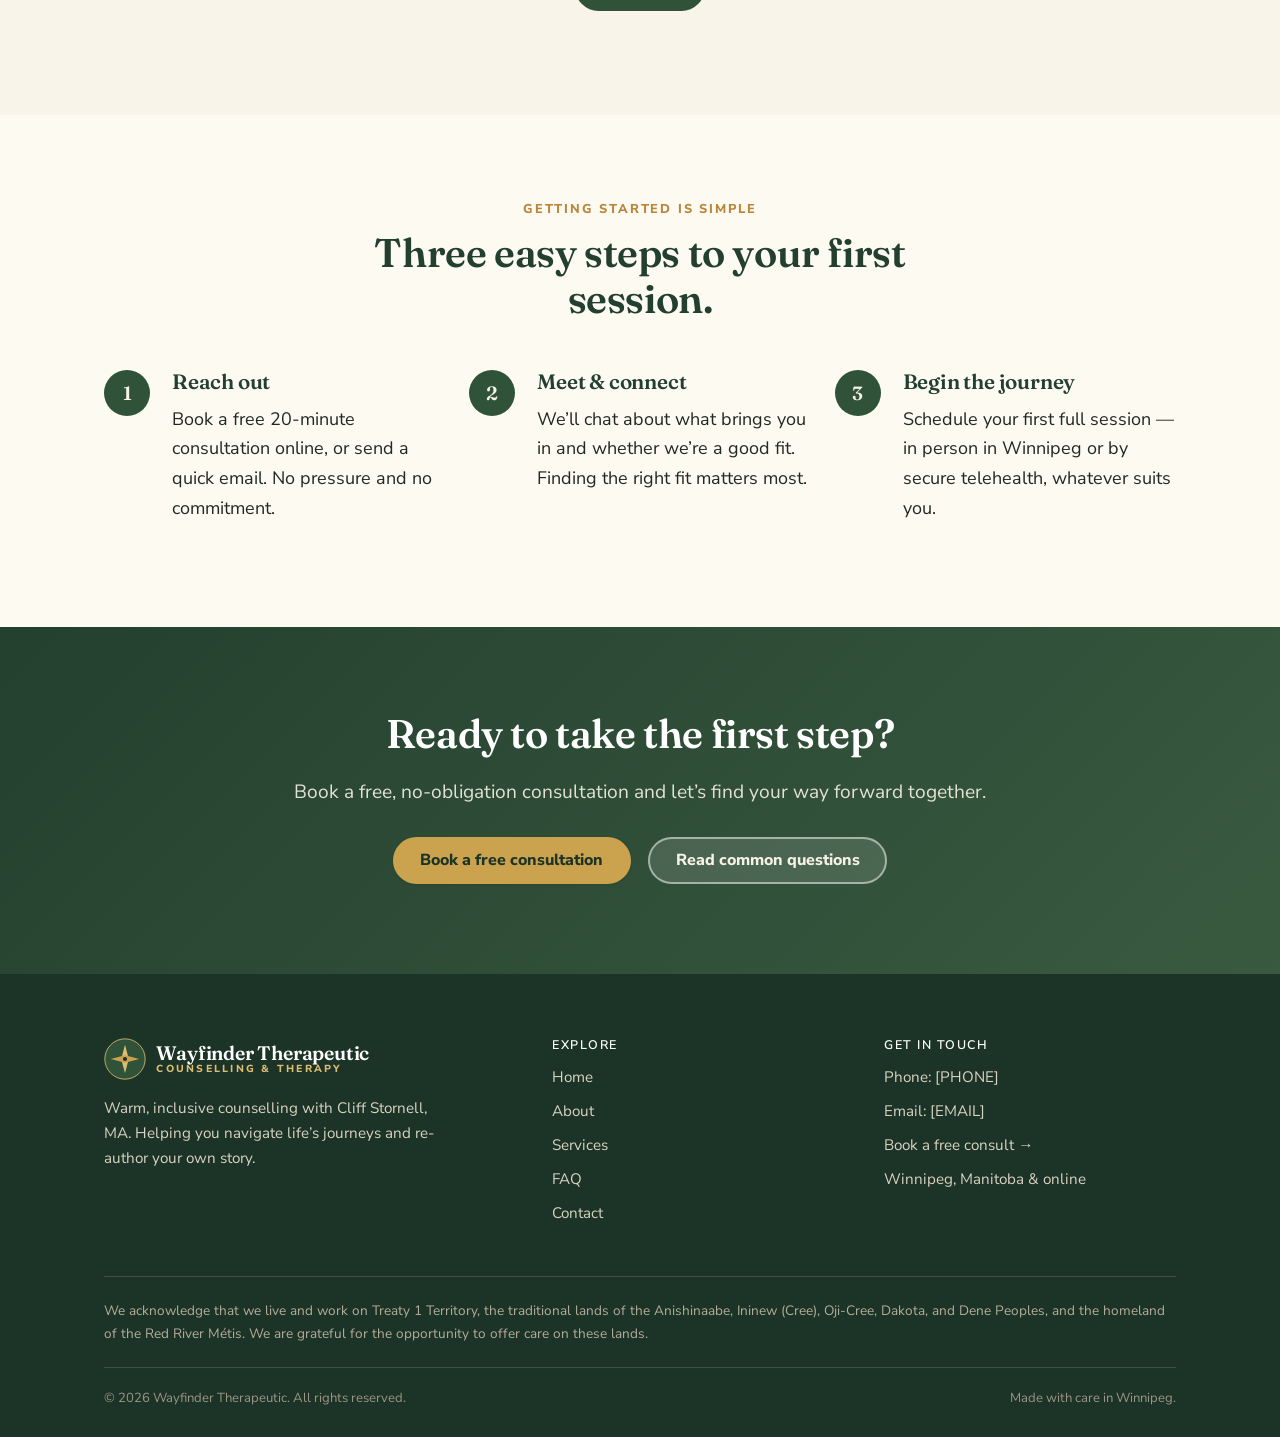
==== commit af61e2f2: "Update location from Manitoba to Canada" ====
--- a/index.html
+++ b/index.html
@@ -16,7 +16,7 @@
 <!-- ===== Top bar ===== -->
 <div class="topbar">
   <div class="container">
-    <span>🌲 In-person in <strong>Winnipeg</strong> &amp; telehealth across <strong>Manitoba</strong></span>
+    <span>In-person in <strong>Winnipeg</strong> &amp; telehealth across <strong>Canada</strong></span>
     <span>Now welcoming new clients — <a href="contact.html">book a free 20-minute consult</a></span>
   </div>
 </div>
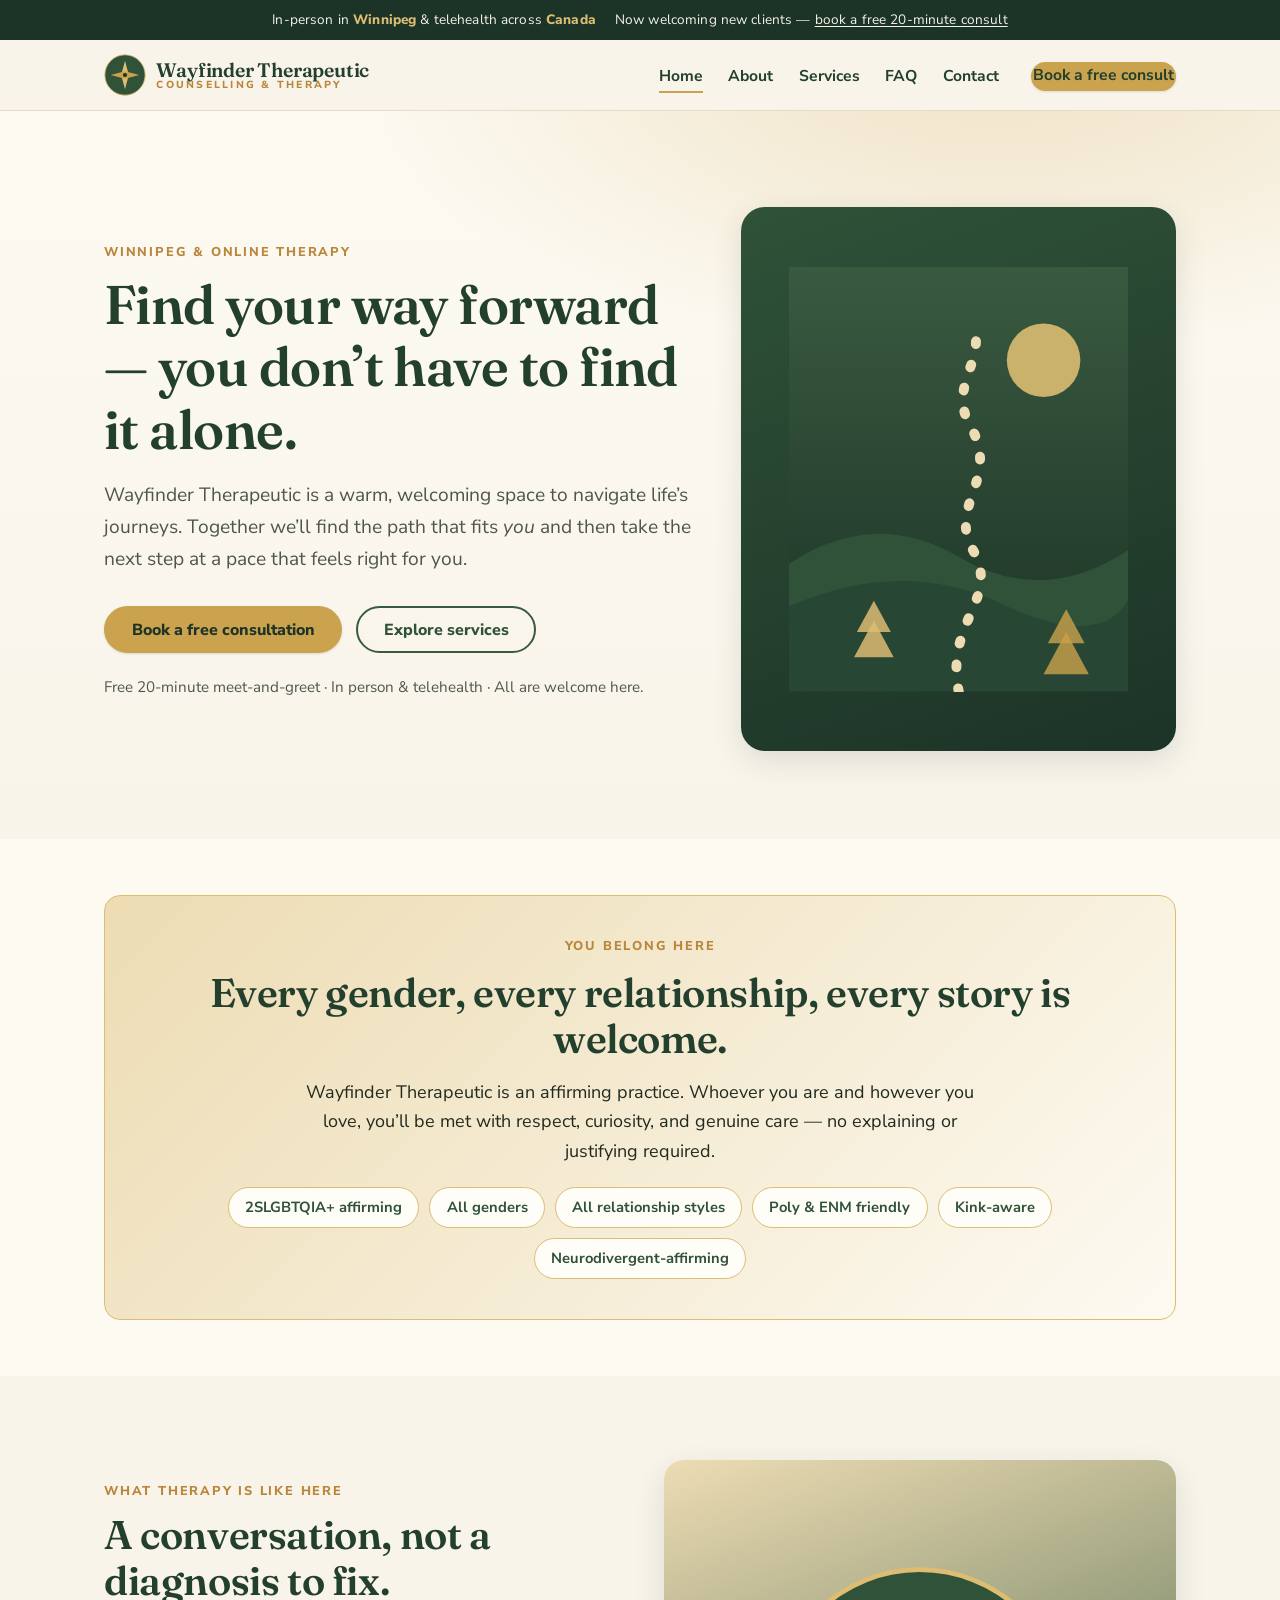
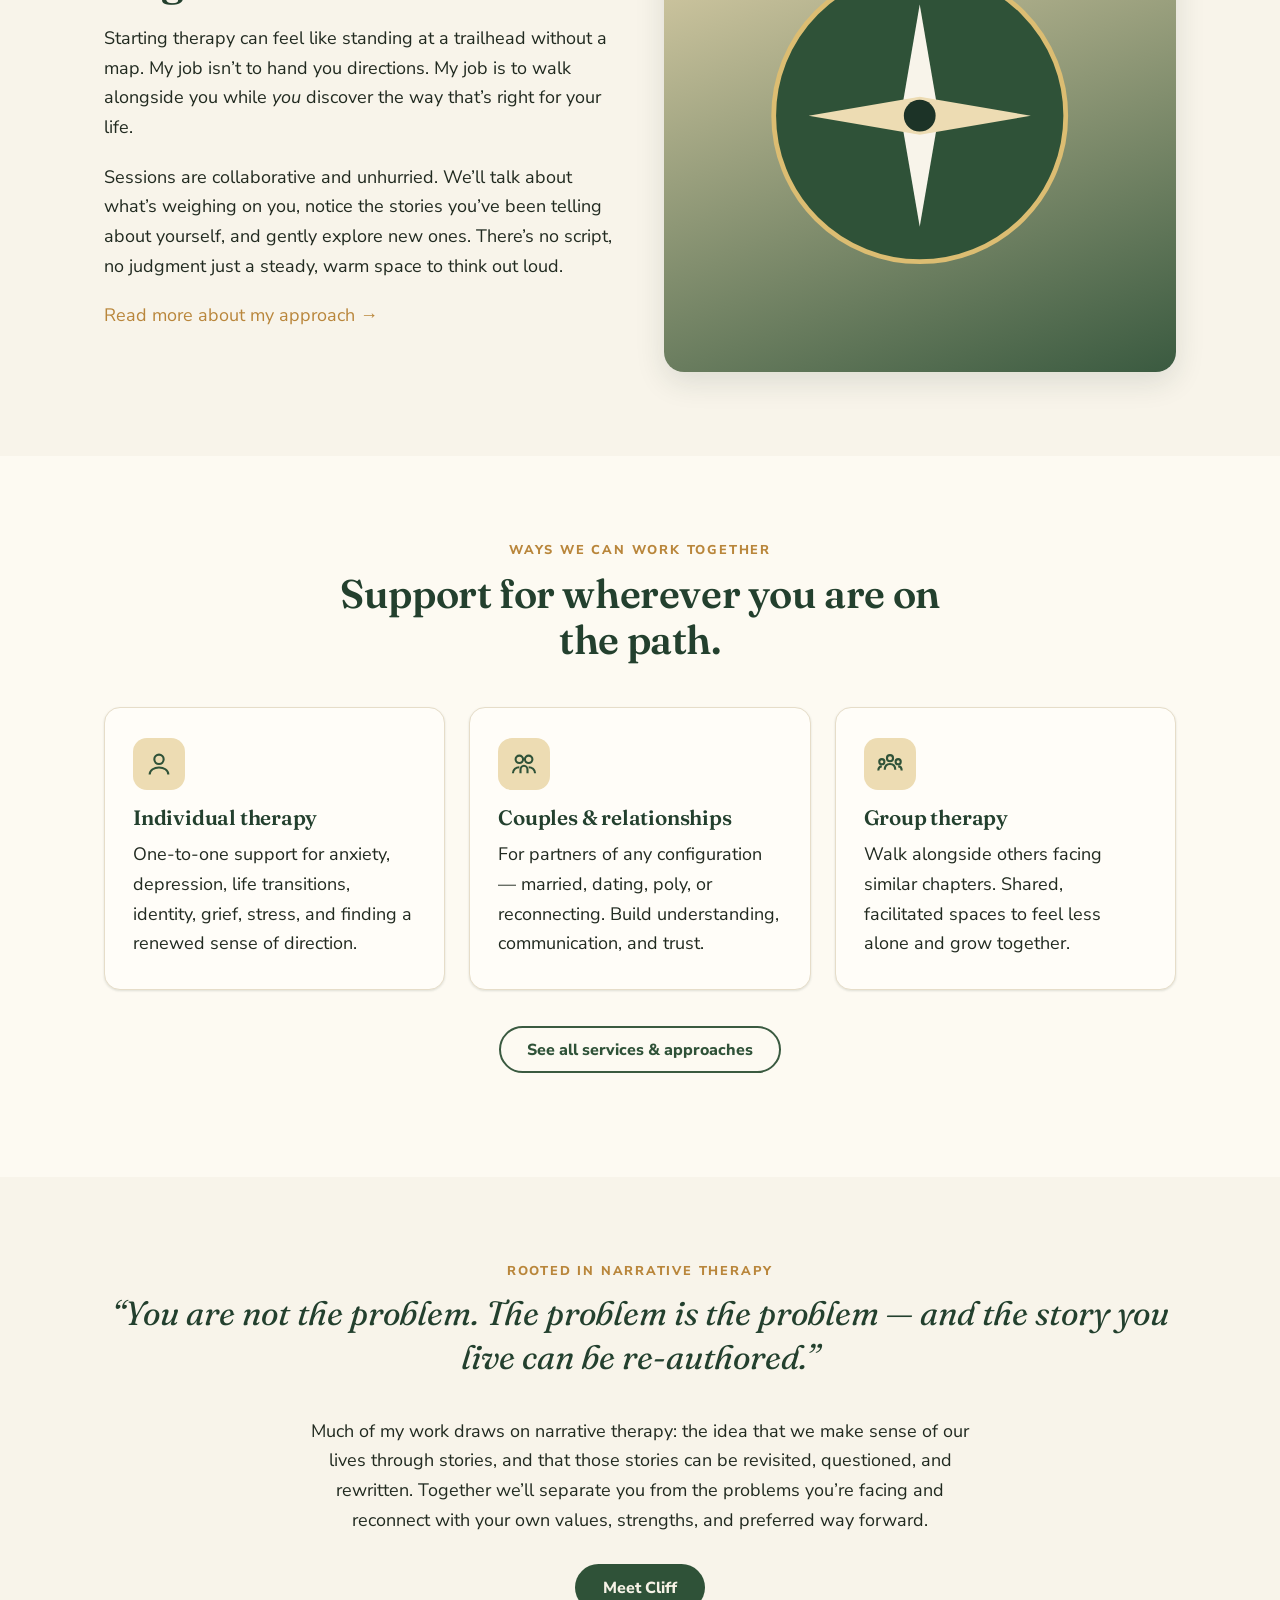
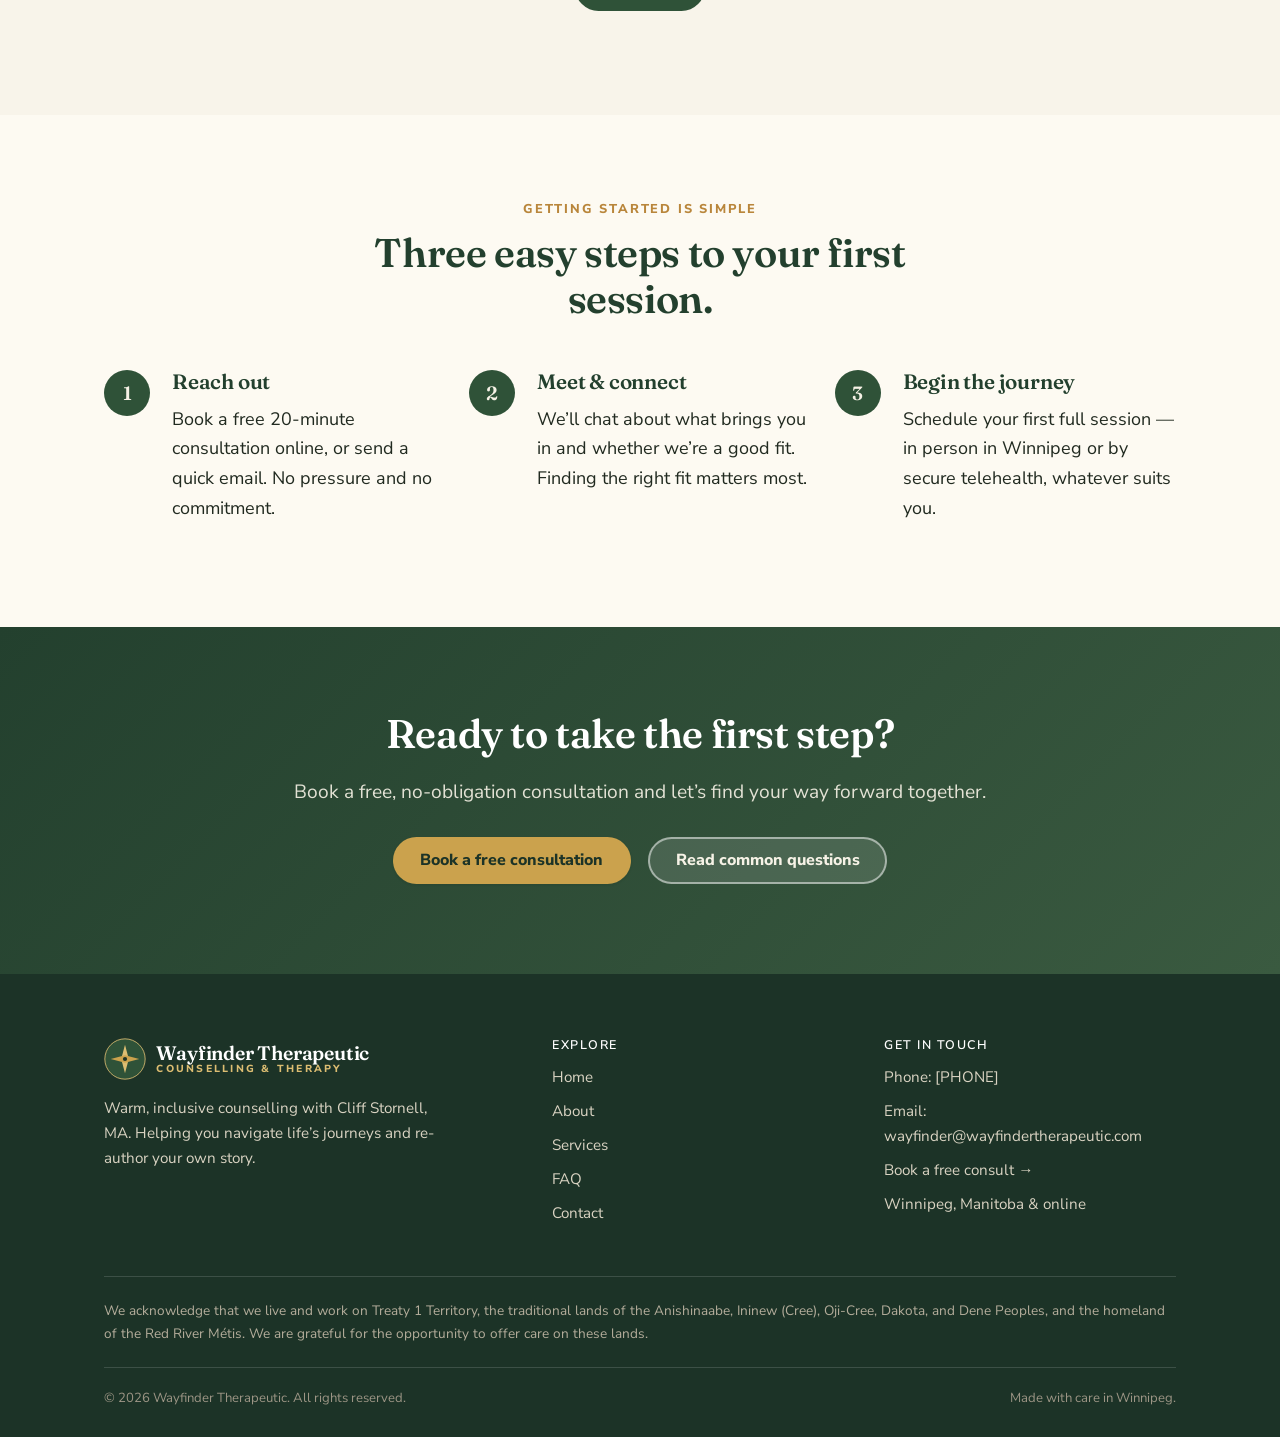
==== commit 170c2ab0: "Update content and contact email in index.html" ====
--- a/index.html
+++ b/index.html
@@ -62,7 +62,7 @@
     <div>
       <p class="eyebrow">Winnipeg &amp; Online Therapy</p>
       <h1>Find your way forward — you don&rsquo;t have to find it alone.</h1>
-      <p class="lead">Wayfinder Therapeutic is a warm, welcoming space to navigate life&rsquo;s journeys. Together we&rsquo;ll find the path that fits <em>you</em> — and take the next step at a pace that feels right.</p>
+      <p class="lead">Wayfinder Therapeutic is a warm, welcoming space to navigate life&rsquo;s journeys. Together we&rsquo;ll find the path that fits <em>you</em> and then take the next step at a pace that feels right for you.</p>
       <div class="hero-actions">
         <a class="btn btn-primary" href="contact.html">Book a free consultation</a>
         <a class="btn btn-outline" href="services.html">Explore services</a>
@@ -125,8 +125,8 @@
     <div>
       <p class="eyebrow">What therapy is like here</p>
       <h2>A conversation, not a diagnosis to fix.</h2>
-      <p>Starting therapy can feel like standing at a trailhead without a map. My job isn&rsquo;t to hand you directions — it&rsquo;s to walk alongside you while <em>you</em> discover the way that&rsquo;s right for your life.</p>
-      <p>Sessions are collaborative and unhurried. We&rsquo;ll talk about what&rsquo;s weighing on you, notice the stories you&rsquo;ve been telling about yourself, and gently explore new ones. There&rsquo;s no script, no judgment — just a steady, warm space to think out loud.</p>
+      <p>Starting therapy can feel like standing at a trailhead without a map. My job isn&rsquo;t to hand you directions. My job is to walk alongside you while <em>you</em> discover the way that&rsquo;s right for your life.</p>
+      <p>Sessions are collaborative and unhurried. We&rsquo;ll talk about what&rsquo;s weighing on you, notice the stories you&rsquo;ve been telling about yourself, and gently explore new ones. There&rsquo;s no script, no judgment just a steady, warm space to think out loud.</p>
       <p><a href="about.html">Read more about my approach &rarr;</a></p>
     </div>
     <div class="split-art" aria-hidden="true">
@@ -250,7 +250,7 @@
         <h4>Get in touch</h4>
         <ul class="footer-links">
           <li>Phone: <a href="tel:+10000000000">[PHONE]</a></li>
-          <li>Email: <a href="mailto:hello@example.com">[EMAIL]</a></li>
+          <li>Email: <a href="mailto:wayfinder@wayfindertherapeutic.com">wayfinder@wayfindertherapeutic.com</a></li>
           <li><a href="contact.html">Book a free consult &rarr;</a></li>
           <li>Winnipeg, Manitoba &amp; online</li>
         </ul>
